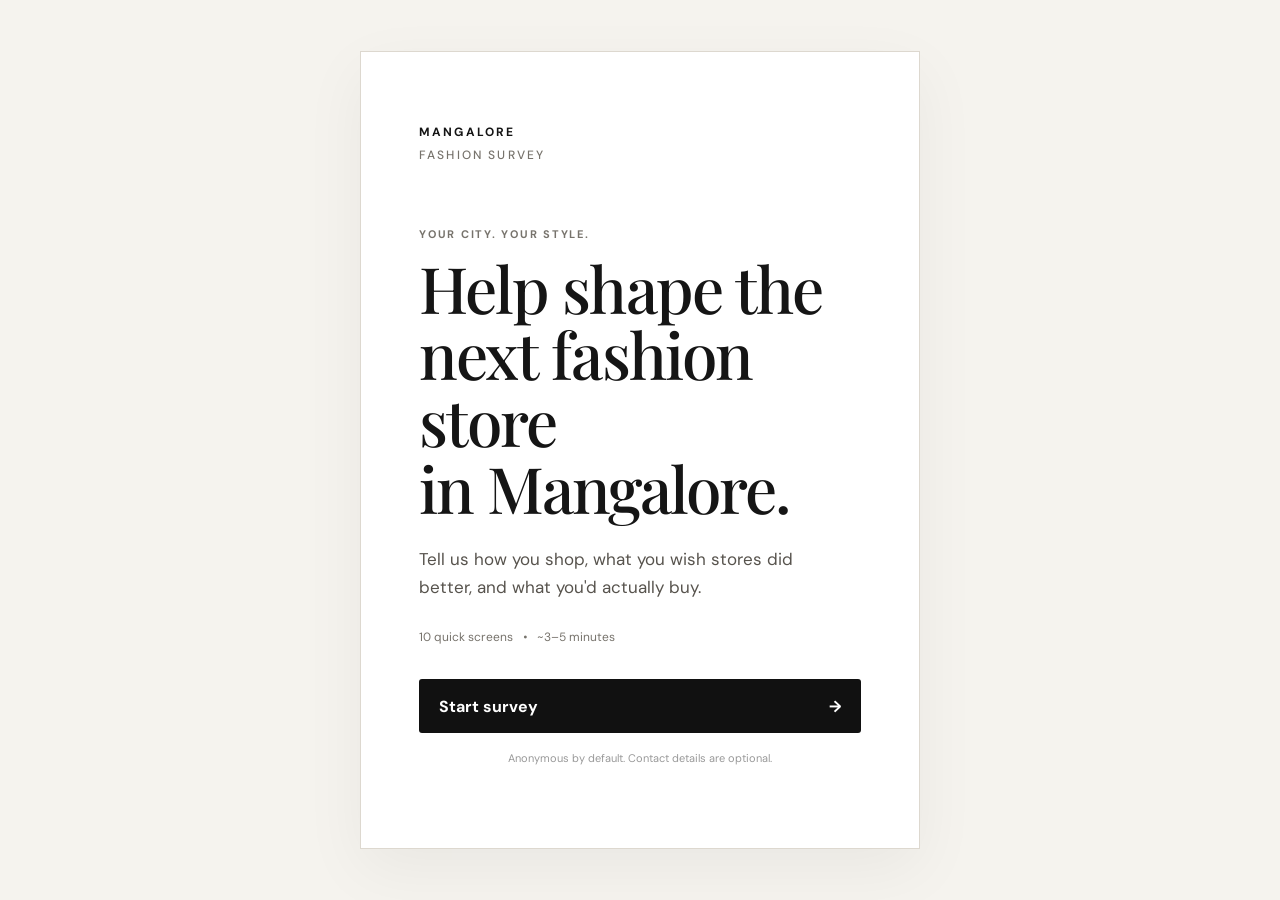
==== index.html @ 24561743 "updated after screen issue" ====
<!DOCTYPE html>
<html lang="en">
<head>
  <meta charset="UTF-8">
  <meta name="viewport" content="width=device-width, initial-scale=1.0">
  <meta name="theme-color" content="#111111">
  <meta name="description" content="Mangalore Fashion Survey">
  <title>Mangalore Fashion Survey</title>
  <link rel="stylesheet" href="styles.css">
</head>
<body>
<main id="app">
  <section id="intro" class="intro screen active" aria-label="Survey introduction">
    <div class="intro-card">
      <div class="brand">MANGALORE <span>FASHION SURVEY</span></div>
      <p class="eyebrow">YOUR CITY. YOUR STYLE.</p>
      <h1>Help shape the<br>next fashion store<br>in Mangalore.</h1>
      <p class="lead">Tell us how you shop, what you wish stores did better, and what you'd actually buy.</p>
      <div class="meta"><span>10 quick screens</span><i>•</i><span>~3–5 minutes</span></div>
      <button id="startBtn" class="primary">Start survey <b>→</b></button>
      <p class="privacy">Anonymous by default. Contact details are optional.</p>
    </div>
  </section>

  <section id="survey" class="survey-only" hidden>
    <header class="topbar">
      <button id="backBtn" class="back" aria-label="Previous screen">←</button>
      <div class="progress-wrap">
        <div class="progress-label"><span id="screenNo">1</span> / 10</div>
        <div class="track"><div id="progress"></div></div>
      </div>
      <div class="mark">MLR</div>
    </header>

    <div id="screens">

      <section class="survey-screen" data-step="1">
        <p class="eyebrow">01 · ABOUT YOU</p><h2>Let's start with you.</h2>
        <p class="sub">Just a few basics about who we're hearing from.</p>
        <div class="q"><label>Which age group are you in?</label><div class="options" data-field="ageGroup">
          <button data-value="under_18">Under 18</button><button data-value="18_24">18–24</button><button data-value="25_34">25–34</button><button data-value="35_44">35–44</button><button data-value="45_54">45–54</button><button data-value="55_plus">55+</button>
        </div></div>
        <div class="q"><label>Which best describes you?</label><div class="options" data-field="occupation">
          <button data-value="student">Student</button><button data-value="working">Working professional</button><button data-value="business">Business / self-employed</button><button data-value="homemaker">Homemaker</button><button data-value="other">Other</button>
        </div></div>
        <div class="q"><label for="area">Which part of Mangalore do you live, study or work in?</label>
          <select id="area" data-field="area"><option value="">Select an area</option><option>Central Mangalore</option><option>Kadri</option><option>Bejai</option><option>Kottara</option><option>Kankanady</option><option>Hampankatta</option><option>Balmatta</option><option>Derebail</option><option>Surathkal</option><option>Thokkottu / Ullal</option><option>Other</option></select>
        </div>
      </section>

      <section class="survey-screen" data-step="2" hidden>
        <p class="eyebrow">02 · HOW YOU SHOP</p><h2>Tell us about your shopping habits.</h2>
        <div class="q"><label>Who do you usually shop for?</label><span class="hint">Select all that apply.</span><div class="options multi" data-field="shopFor">
          <button data-value="myself">Myself</button><button data-value="partner">Partner / spouse</button><button data-value="children">Children</button><button data-value="parents">Parents</button><button data-value="whole_family">Whole family</button><button data-value="other">Others</button>
        </div></div>
        <div class="q"><label>How often do you buy clothes?</label><div class="options" data-field="shoppingFrequency">
          <button data-value="monthly">Monthly or more</button><button data-value="2_3_months">Every 2–3 months</button><button data-value="3_6_months">3–6 times a year</button><button data-value="1_2_year">1–2 times a year</button><button data-value="only_needed">Only when needed</button>
        </div></div>
        <div class="q"><label>Where do you usually shop?</label><span class="hint">Select all that apply.</span><div class="options multi" data-field="currentStores">
          <button data-value="zudio">Zudio</button><button data-value="max">Max</button><button data-value="trends">Trends</button><button data-value="westside">Westside</button><button data-value="hm">H&amp;M</button><button data-value="lifestyle">Lifestyle</button><button data-value="local">Local stores</button><button data-value="boutique">Boutiques</button><button data-value="social">Instagram / social media</button><button data-value="online">Myntra / Ajio / other online</button><button data-value="other">Other</button>
        </div></div>
        <div class="q"><label>How much do you usually spend on a clothing-shopping trip?</label><div class="options" data-field="tripSpend">
          <button data-value="under_500">Under ₹500</button><button data-value="500_999">₹500–999</button><button data-value="1000_1999">₹1,000–1,999</button><button data-value="2000_3999">₹2,000–3,999</button><button data-value="4000_6999">₹4,000–6,999</button><button data-value="7000_plus">₹7,000+</button>
        </div></div>
      </section>

      <section class="survey-screen" data-step="3" hidden>
        <p class="eyebrow">03 · LAST PURCHASE</p><h2>Think about the last time you bought clothes.</h2><p class="sub">We're more interested in what you actually did than what you think you'd do.</p>
        <div class="q"><label>What did you buy?</label><div class="options multi" data-field="lastPurchaseProducts">
          <button data-value="tshirt">T-shirt</button><button data-value="shirt">Shirt</button><button data-value="jeans">Jeans</button><button data-value="trousers">Trousers</button><button data-value="dress">Dress</button><button data-value="top">Top</button><button data-value="kurti">Kurti / ethnic</button><button data-value="saree">Saree</button><button data-value="kidswear">Kidswear</button><button data-value="accessories">Accessories</button><button data-value="other">Other</button>
        </div></div>
        <div class="q"><label>Where did you buy it?</label><div class="options" data-field="lastPurchaseChannel">
          <button data-value="mall_chain">Mall / chain store</button><button data-value="local_store">Local clothing store</button><button data-value="boutique">Boutique</button><button data-value="online">Online</button><button data-value="other">Other</button>
        </div></div>
        <div class="q"><label>Approximately how much did you spend?</label><div class="options" data-field="lastPurchaseSpend">
          <button data-value="under_500">Under ₹500</button><button data-value="500_999">₹500–999</button><button data-value="1000_1499">₹1,000–1,499</button><button data-value="1500_2499">₹1,500–2,499</button><button data-value="2500_plus">₹2,500+</button>
        </div></div>
      </section>

      <section class="survey-screen" data-step="4" hidden>
        <p class="eyebrow">04 · WHAT'S MISSING?</p><h2>What frustrates you most?</h2><p class="sub">Select up to 3.</p>
        <div class="q"><div class="options multi max3" data-field="painPoints">
          <button data-value="high_prices">Prices are too high</button><button data-value="poor_value">Quality doesn't match the price</button><button data-value="same_designs">Same designs everywhere</button><button data-value="not_fresh">Not enough new designs</button><button data-value="poor_fit">Poor fitting</button><button data-value="size_unavailable">My size isn't available</button><button data-value="limited_variety">Not enough variety</button><button data-value="crowded">Stores are too crowded</button><button data-value="service">Staff / service isn't good</button><button data-value="parking">Difficult parking / location</button><button data-value="limited_kids">Limited kids' selection</button><button data-value="not_one_roof">Men's, women's and kids aren't together</button><button data-value="weak_offers">Discounts aren't attractive</button><button data-value="nothing">Nothing — I'm happy with current options</button><button data-value="other">Other</button>
        </div></div>
        <div class="q"><label for="improve">If you could improve ONE thing about clothing shopping in Mangalore, what would it be?</label><textarea id="improve" data-field="improveShopping" placeholder="Tell us in your own words..."></textarea></div>
      </section>

      <section class="survey-screen" data-step="5" hidden>
        <p class="eyebrow">05 · THE NEW STORE TEST</p><h2>Imagine a new fashion store opens in Mangalore.</h2>
        <p class="sub">Men's, women's and kids' fashion, curated collections, regular new arrivals and affordable-to-mid-range pricing.</p>
        <div class="q"><label>What would make you visit it for the first time?</label><span class="hint">Select exactly 3.</span><div class="options multi max3" data-field="firstVisitTriggers">
          <button data-value="better_prices">Better prices</button><button data-value="better_quality">Better quality for the price</button><button data-value="fresh_designs">Fresh designs</button><button data-value="unique_designs">Designs I don't see everywhere</button><button data-value="weekly_new">New arrivals every week</button><button data-value="family_one_roof">Men's + women's + kids under one roof</button>
        </div></div>
        <div class="q"><label>Which ONE matters most to you?</label><div id="topTrigger" class="options" data-field="topVisitTrigger"></div><span class="hint">Choose from the options you selected above.</span></div>
      </section>

      <section class="survey-screen" data-step="6" hidden>
        <p class="eyebrow">06 · WOULD YOU CHOOSE IT?</p><h2>Would you give a new store a chance?</h2>
        <div class="q"><label>How likely would you be to visit a new store like this?</label>
          <div class="ratings" data-field="conceptScore"><button data-value="1"><b>1</b><span>Definitely wouldn't</span></button><button data-value="2"><b>2</b><span>Unlikely</span></button><button data-value="3"><b>3</b><span>Maybe</span></button><button data-value="4"><b>4</b><span>Likely</span></button><button data-value="5"><b>5</b><span>Definitely would</span></button></div>
        </div>
        <div class="q"><label>What would make you choose a new store instead of your usual store?</label><div class="options" data-field="switchReason">
          <button data-value="lower_price">Lower price</button><button data-value="better_quality">Better quality</button><button data-value="better_designs">Better designs</button><button data-value="better_fit">Better fitting</button><button data-value="more_sizes">More sizes</button><button data-value="more_variety">More variety</button><button data-value="frequent_new">New collections frequently</button><button data-value="experience">Better shopping experience</button><button data-value="location">Convenient location</button><button data-value="family">Family shopping</button><button data-value="unique">Something unique</button><button data-value="dont_switch">I generally don't switch stores</button>
        </div></div>
        <div class="q"><label>How far would you travel for a store you really like?</label><div class="options" data-field="travelDistance">
          <button data-value="under_2km">&lt;2 km</button><button data-value="2_5km">2–5 km</button><button data-value="5_10km">5–10 km</button><button data-value="10_plus">10+ km</button>
        </div></div>
      </section>

      <section class="survey-screen" data-step="7" hidden>
        <p class="eyebrow">07 · WHAT WOULD YOU BUY?</p><h2>Now let's talk about actual products.</h2><p class="sub">Select up to 5 products you would be most likely to buy from a new store.</p>
        <div id="products"></div>
      </section>

      <section class="survey-screen" data-step="8" hidden>
        <p class="eyebrow">08 · YOUR STYLE</p><h2>What do you actually prefer?</h2><p class="sub">These questions appear only for the products you selected.</p>
        <div id="styles"></div>
      </section>

      <section class="survey-screen" data-step="9" hidden>
        <p class="eyebrow">09 · PRICE</p><h2>What price feels right?</h2><p class="sub">We'll only ask about the products you selected.</p>
        <div id="prices"></div>
        <div class="q"><label>How important is getting a good deal?</label><div class="ratings" data-field="dealImportance"><button data-value="1"><b>1</b><span>Not important</span></button><button data-value="2"><b>2</b><span></span></button><button data-value="3"><b>3</b><span>Moderate</span></button><button data-value="4"><b>4</b><span></span></button><button data-value="5"><b>5</b><span>Extremely important</span></button></div></div>
      </section>

      <section class="survey-screen" data-step="10" hidden>
        <p class="eyebrow">10 · YOUR IDEAL STORE</p><h2>One last thing.</h2>
        <div class="q"><label>Which would make you more likely to visit?</label><div class="options" data-field="locationPreference"><button data-value="closer">A store very close to me</button><button data-value="better_farther">A better store even if I have to travel</button></div></div>
        <div class="q"><label>What would make you return regularly?</label><span class="hint">Select up to 3.</span><div class="options multi max3" data-field="returnFactors">
          <button data-value="new_arrivals">New arrivals frequently</button><button data-value="good_prices">Good prices</button><button data-value="quality">Consistent quality</button><button data-value="loyalty">Loyalty rewards</button><button data-value="seasonal">Seasonal collections</button><button data-value="service">Good customer service</button><button data-value="sizes">My size is always available</button><button data-value="location">Easy parking / location</button><button data-value="family">Family shopping convenience</button><button data-value="unique">Unique products</button><button data-value="instagram">Instagram updates / new drops</button>
        </div></div>
        <div class="q"><label for="finalMessage">If you could tell a new clothing store ONE thing before it opens in Mangalore, what would you say?</label><textarea id="finalMessage" data-field="finalMessage" placeholder="Your honest advice..."></textarea></div>
        <div class="q optional"><span class="optional-tag">OPTIONAL</span><label for="contact">Want to know when we launch?</label><input id="contact" data-field="contact" placeholder="WhatsApp number or Instagram handle"></div>
      </section>

      <section id="thanks" hidden>
        <div class="thanks-icon">✓</div><p class="eyebrow">THANK YOU</p>
        <h2>You just helped shape<br>what comes next in Mangalore.</h2>
        <p class="sub">Your answers will help us understand what people actually want from their next fashion store.</p>
        <div class="response-id"><span>Your response ID</span><strong id="responseId"></strong></div>
      </section>
    </div>

    <footer id="footer">
      <div id="error" aria-live="polite"></div>
      <button id="nextBtn" class="primary">Continue <b>→</b></button>
    </footer>
  </section>
</main>
<script src="survey.js" defer></script>
</body>
</html>
---- styles.css ----
@import url('https://fonts.googleapis.com/css2?family=DM+Sans:wght@400;500;600;700&family=Playfair+Display:wght@500;600&display=swap');
:root{--bg:#f5f3ee;--ink:#151515;--muted:#77736c;--line:#ddd8cf;--card:#fff;--accent:#111;--soft:#ece8df}
*{box-sizing:border-box}html,body{margin:0;min-height:100%;background:var(--bg);color:var(--ink);font-family:"DM Sans",Arial,sans-serif}button,input,select,textarea{font:inherit}button{cursor:pointer}
body{min-height:100vh}.screen{min-height:100vh}.intro{display:grid;place-items:center;padding:24px}.intro-card{width:min(560px,100%);padding:clamp(28px,7vw,72px) clamp(20px,6vw,58px);background:var(--card);border:1px solid var(--line);box-shadow:0 20px 60px #0000000d}.brand{font-size:12px;letter-spacing:.18em;font-weight:700;margin-bottom:64px}.brand span{display:block;font-weight:500;color:var(--muted);margin-top:7px}.eyebrow{font-size:11px;letter-spacing:.16em;font-weight:700;color:var(--muted);margin:0 0 14px}.intro h1,.thanks h2{font-family:"Playfair Display",Georgia,serif;font-weight:500;font-size:clamp(38px,8vw,64px);line-height:1.04;margin:0 0 24px;letter-spacing:-.03em}.lead{font-size:17px;line-height:1.65;color:#57534d;max-width:430px}.meta{display:flex;gap:10px;color:var(--muted);font-size:12px;margin:28px 0 34px}.primary{border:0;background:var(--accent);color:#fff;padding:16px 20px;min-height:54px;border-radius:3px;width:100%;font-weight:700;display:flex;justify-content:space-between;align-items:center;transition:.2s}.primary:hover{transform:translateY(-1px)}.privacy{font-size:11px;color:#999;margin-top:18px;text-align:center}
#survey{min-height:100vh}.topbar{height:76px;display:flex;align-items:center;gap:18px;padding:0 max(20px,calc((100vw - 900px)/2));border-bottom:1px solid var(--line);position:sticky;top:0;background:#f5f3eef2;backdrop-filter:blur(12px);z-index:5}.back{border:0;background:transparent;font-size:24px;width:32px;color:#555;padding:0}.progress-wrap{flex:1}.progress-label{font-size:10px;letter-spacing:.12em;color:var(--muted);margin-bottom:7px}.track{height:3px;background:#dfdbd3}.track div{height:100%;background:#111;width:10%;transition:width .35s}.mark{font-size:10px;letter-spacing:.14em;font-weight:700;color:#999}
#screens{width:min(760px,100%);margin:0 auto;padding:52px 22px 120px}.survey-screen{animation:in .3s ease}@keyframes in{from{opacity:0;transform:translateY(8px)}to{opacity:1;transform:none}}h2{font-family:"Playfair Display",Georgia,serif;font-size:clamp(34px,7vw,52px);font-weight:500;line-height:1.08;letter-spacing:-.025em;margin:0 0 12px}.sub{color:var(--muted);line-height:1.6;margin:0 0 38px;max-width:620px}.q{margin:0 0 38px}.q>label{display:block;font-size:15px;font-weight:700;line-height:1.45;margin-bottom:12px}.hint{display:block;color:#9a958d;font-size:11px;margin:-7px 0 12px}.options{display:grid;grid-template-columns:repeat(2,minmax(0,1fr));gap:9px}.options button,.ratings button{background:var(--card);border:1px solid var(--line);color:#252525;text-align:left;border-radius:5px;padding:15px 14px;min-height:52px;transition:.15s}.options button:hover,.ratings button:hover{border-color:#999}.options button.selected,.ratings button.selected{background:#111;color:#fff;border-color:#111}.options button:focus-visible,.ratings button:focus-visible,.primary:focus-visible{outline:3px solid #bbb;outline-offset:2px}.options.multi button.selected:before{content:"✓";margin-right:8px}.options.max3 button{position:relative}.select-wrap{position:relative}select,input,textarea{width:100%;border:1px solid var(--line);background:var(--card);border-radius:5px;padding:15px;color:#222;outline:none}select:focus,input:focus,textarea:focus{border-color:#555}textarea{resize:vertical;min-height:120px;line-height:1.5}.ratings{display:grid;grid-template-columns:repeat(5,1fr);gap:7px}.ratings button{text-align:center;padding:13px 7px}.ratings b{display:block;font-size:22px;margin-bottom:6px}.ratings span{display:block;font-size:9px;color:var(--muted);line-height:1.25}.ratings button.selected span{color:#ddd}
.dynamic-card{border-top:1px solid var(--line);padding:24px 0}.dynamic-card:first-child{border-top:0;padding-top:0}.dynamic-title{font-weight:700;font-size:15px;margin-bottom:14px}.chips{display:flex;flex-wrap:wrap;gap:8px}.chips button{border:1px solid var(--line);background:#fff;border-radius:99px;padding:10px 13px;font-size:12px}.chips button.selected{background:#111;color:#fff;border-color:#111}.palette{display:flex;gap:10px;flex-wrap:wrap}.swatch{width:40px;height:40px;border-radius:50%;border:2px solid transparent;box-shadow:inset 0 0 0 1px #0002}.swatch.selected{border-color:#111;outline:2px solid #fff;outline-offset:1px}.price-grid{display:grid;grid-template-columns:repeat(2,1fr);gap:9px}.price-grid button{border:1px solid var(--line);background:#fff;padding:15px;text-align:left;border-radius:5px}.price-grid button.selected{background:#111;color:#fff;border-color:#111}
#footer{position:fixed;bottom:0;left:0;right:0;padding:12px max(20px,calc((100vw - 760px)/2));background:#f5f3eef2;backdrop-filter:blur(12px);border-top:1px solid var(--line);z-index:4}#footer .primary{max-width:760px;margin:auto}.optional{border-top:1px solid var(--line);padding-top:28px}.optional-tag{font-size:9px;letter-spacing:.15em;color:#999;display:block;margin-bottom:9px}#error{max-width:760px;margin:0 auto 6px;color:#9b3030;font-size:11px;min-height:15px;text-align:center}.thanks{text-align:center}.thanks-icon{width:62px;height:62px;border:1px solid #111;border-radius:50%;display:grid;place-items:center;margin:0 auto 30px;font-size:25px}.thanks h2{font-size:clamp(36px,8vw,54px)}.response-id{margin:35px auto 0;border:1px solid var(--line);background:#fff;padding:16px;max-width:320px}.response-id span{display:block;font-size:10px;letter-spacing:.12em;color:#999;margin-bottom:7px}.response-id strong{font-size:14px;letter-spacing:.08em}
@media(max-width:560px){.intro-card{box-shadow:none}.brand{margin-bottom:45px}.options{grid-template-columns:1fr}.ratings{gap:4px}.ratings button{padding:11px 3px}.ratings span{font-size:8px}.topbar{height:68px}#screens{padding-top:40px}.q{margin-bottom:31px}}
@media(min-width:561px){.options button{min-height:58px}}
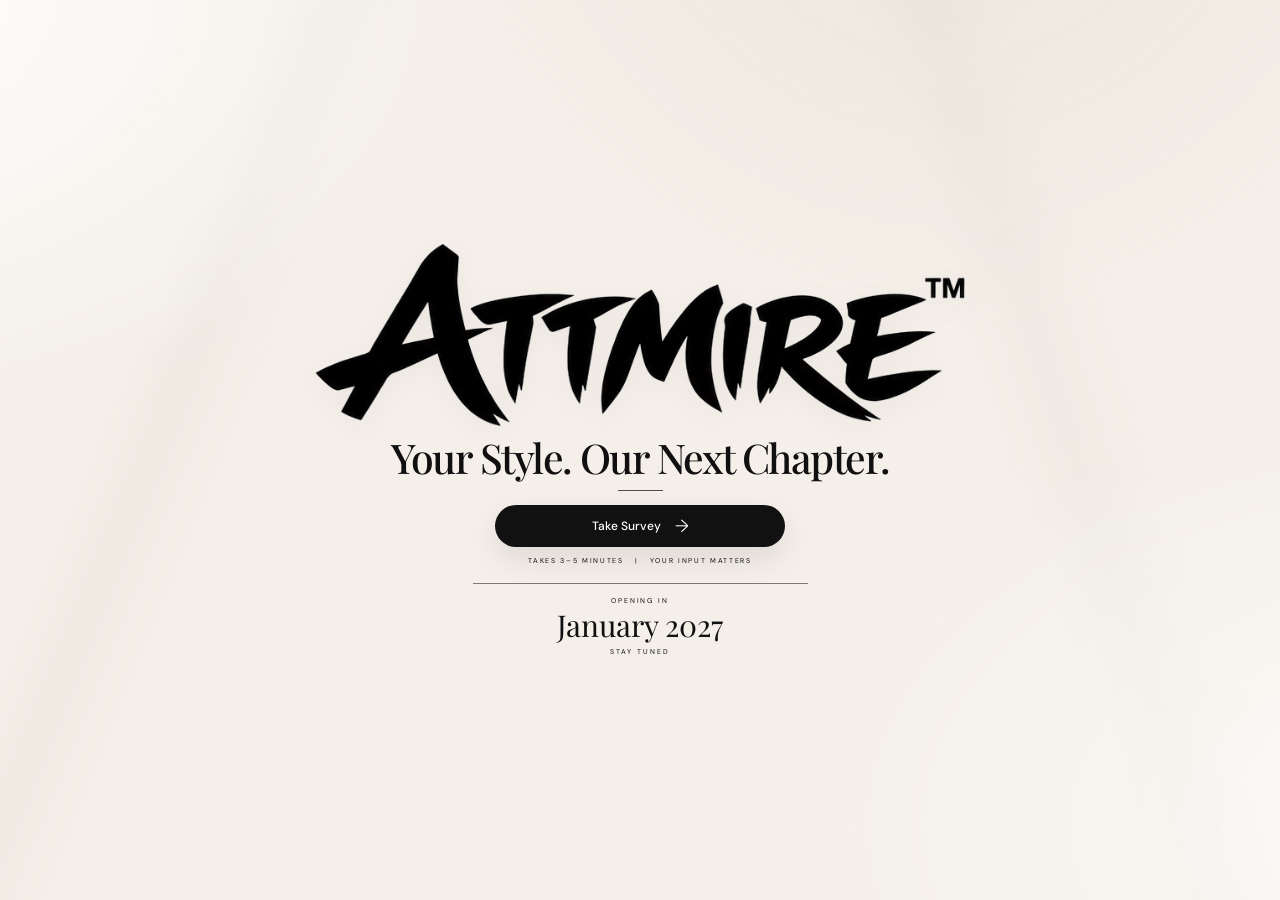
==== commit a42e300d: "landing page" ====
--- a/index.html
+++ b/index.html
@@ -1,152 +1,149 @@
-<!DOCTYPE html>
+<!doctype html>
 <html lang="en">
 <head>
-  <meta charset="UTF-8">
-  <meta name="viewport" content="width=device-width, initial-scale=1.0">
-  <meta name="theme-color" content="#111111">
-  <meta name="description" content="Mangalore Fashion Survey">
-  <title>Mangalore Fashion Survey</title>
-  <link rel="stylesheet" href="styles.css">
+<meta charset="utf-8">
+<meta name="viewport" content="width=device-width, initial-scale=1, viewport-fit=cover">
+<meta name="theme-color" content="#f4efe8">
+<title>ATT MIRE — Your Style. Our Next Chapter.</title>
+<style>
+@import url('https://fonts.googleapis.com/css2?family=DM+Sans:wght@400;500&family=Playfair+Display:wght@500;600&display=swap');
+
+:root{--cream:#f4efe8;--ink:#101010}
+*{box-sizing:border-box}
+html,body{margin:0;width:100%;height:100%;overflow:hidden}
+body{background:var(--cream);color:var(--ink);font-family:"DM Sans",Arial,sans-serif}
+
+.page{
+  width:100vw;height:100svh;min-height:500px;position:relative;overflow:hidden;
+  display:grid;place-items:center;isolation:isolate;
+}
+.page:before{
+  content:"";position:absolute;inset:-30%;z-index:-2;
+  background:
+    radial-gradient(ellipse at 8% 18%,rgba(255,255,255,.78) 0 7%,transparent 27%),
+    radial-gradient(ellipse at 94% 76%,rgba(255,255,255,.60) 0 8%,transparent 29%),
+    radial-gradient(ellipse at 65% 4%,rgba(210,199,184,.18) 0 7%,transparent 27%),
+    linear-gradient(112deg,transparent 30%,rgba(100,88,73,.04) 31%,transparent 34%),
+    linear-gradient(72deg,transparent 65%,rgba(100,88,73,.03) 67%,transparent 70%);
+  filter:blur(18px);
+}
+
+.content{
+  width:min(900px,92vw);height:100%;
+  padding:clamp(14px,2.4vh,28px) 14px;
+  display:flex;flex-direction:column;align-items:center;justify-content:center;
+  text-align:center;
+}
+
+/* The cropped asset + larger width makes ATT MIRE the dominant visual. */
+.brand-logo{
+  display:block;
+  width:min(650px,78vw);
+  height:auto;
+  max-height:27vh;
+  object-fit:contain;
+  margin-bottom:clamp(9px,1.2vh,15px);
+  opacity:0;
+  transform:translateY(12px) scale(.97);
+  animation:logoIn .85s cubic-bezier(.2,.75,.2,1) .05s forwards;
+  filter:drop-shadow(0 7px 13px rgba(0,0,0,.035));
+}
+
+h1{
+  margin:0;
+  max-width:650px;
+  font-family:"Playfair Display",Georgia,serif;
+  font-size:clamp(27px,3.2vw,42px);
+  line-height:.98;font-weight:500;letter-spacing:-.038em;
+  opacity:0;transform:translateY(10px);
+  animation:fadeUp .7s ease .3s forwards;
+}
+
+.divider{
+  width:45px;height:1px;background:var(--ink);
+  margin:clamp(11px,1.5vh,16px) 0;
+  opacity:0;transform:scaleX(0);
+  animation:lineIn .5s ease .62s forwards;
+}
+.cta{
+  min-width:min(290px,62vw);height:42px;padding:0 20px;border-radius:999px;
+  background:#111;color:#fff;text-decoration:none;
+  display:inline-flex;align-items:center;justify-content:center;gap:14px;
+  font-size:12px;font-weight:500;
+  box-shadow:0 12px 30px rgba(0,0,0,.09);
+  opacity:0;transform:translateY(9px);
+  animation:fadeUp .7s ease .7s forwards;
+  transition:transform .2s ease,box-shadow .2s ease;
+}
+.cta:hover{transform:translateY(-2px);box-shadow:0 16px 34px rgba(0,0,0,.14)}
+.cta:focus-visible{outline:2px solid #111;outline-offset:5px}
+.arrow{font-size:18px;font-weight:300;line-height:1;transition:transform .2s ease}
+.cta:hover .arrow{transform:translateX(5px)}
+
+.meta{
+  margin-top:9px;font-size:7px;line-height:1.3;letter-spacing:.24em;
+  text-transform:uppercase;white-space:nowrap;opacity:0;
+  animation:fadeUp .65s ease .85s forwards;
+}
+.opening{
+  width:min(335px,65vw);margin-top:clamp(13px,2vh,20px);
+  padding-top:12px;border-top:1px solid rgba(16,16,16,.52);
+  opacity:0;transform:translateY(7px);
+  animation:fadeUp .7s ease .94s forwards;
+}
+.opening-label{font-size:7px;letter-spacing:.28em;text-transform:uppercase;margin-bottom:5px}
+.date{font-family:"Playfair Display",Georgia,serif;font-size:clamp(23px,2.5vw,30px);line-height:1}
+.stay{margin-top:7px;font-size:7px;letter-spacing:.30em;text-transform:uppercase}
+
+@keyframes logoIn{to{opacity:1;transform:translateY(0) scale(1)}}
+@keyframes fadeUp{to{opacity:1;transform:translateY(0)}}
+@keyframes lineIn{to{opacity:.72;transform:scaleX(1)}}
+
+@media(max-width:650px){
+  .content{padding:12px 10px}
+  .brand-logo{width:78vw;max-height:23vh;margin-bottom:9px}
+  h1{font-size:clamp(25px,6.1vw,34px);max-width:310px}
+  .divider{margin:11px 0 12px}
+  .cta{height:39px;min-width:68vw;font-size:12px}
+  .meta{font-size:8px;letter-spacing:.16em}
+  .opening{margin-top:15px;padding-top:10px}
+  .date{font-size:22px}
+  .stay{font-size:7px;letter-spacing:.25em}
+}
+@media(max-height:650px){
+  .content{padding:8px}
+  .brand-logo{max-height:22vh;margin-bottom:5px}
+  h1{font-size:clamp(24px,3.4vw,32px)}
+  .divider{margin:6px 0 8px}
+  .cta{height:34px}
+  .meta{margin-top:5px}
+  .opening{margin-top:8px;padding-top:6px}
+  .opening-label{margin-bottom:3px}
+  .date{font-size:20px}
+  .stay{margin-top:4px}
+}
+@media(prefers-reduced-motion:reduce){
+  *,*:before,*:after{animation:none!important;transition:none!important}
+  .brand-logo,h1,.divider,.cta,.meta,.opening{opacity:1!important;transform:none!important}
+}
+</style>
 </head>
 <body>
-<main id="app">
-  <section id="intro" class="intro screen active" aria-label="Survey introduction">
-    <div class="intro-card">
-      <div class="brand">MANGALORE <span>FASHION SURVEY</span></div>
-      <p class="eyebrow">YOUR CITY. YOUR STYLE.</p>
-      <h1>Help shape the<br>next fashion store<br>in Mangalore.</h1>
-      <p class="lead">Tell us how you shop, what you wish stores did better, and what you'd actually buy.</p>
-      <div class="meta"><span>10 quick screens</span><i>•</i><span>~3–5 minutes</span></div>
-      <button id="startBtn" class="primary">Start survey <b>→</b></button>
-      <p class="privacy">Anonymous by default. Contact details are optional.</p>
-    </div>
-  </section>
-
-  <section id="survey" class="survey-only" hidden>
-    <header class="topbar">
-      <button id="backBtn" class="back" aria-label="Previous screen">←</button>
-      <div class="progress-wrap">
-        <div class="progress-label"><span id="screenNo">1</span> / 10</div>
-        <div class="track"><div id="progress"></div></div>
-      </div>
-      <div class="mark">MLR</div>
-    </header>
-
-    <div id="screens">
-
-      <section class="survey-screen" data-step="1">
-        <p class="eyebrow">01 · ABOUT YOU</p><h2>Let's start with you.</h2>
-        <p class="sub">Just a few basics about who we're hearing from.</p>
-        <div class="q"><label>Which age group are you in?</label><div class="options" data-field="ageGroup">
-          <button data-value="under_18">Under 18</button><button data-value="18_24">18–24</button><button data-value="25_34">25–34</button><button data-value="35_44">35–44</button><button data-value="45_54">45–54</button><button data-value="55_plus">55+</button>
-        </div></div>
-        <div class="q"><label>Which best describes you?</label><div class="options" data-field="occupation">
-          <button data-value="student">Student</button><button data-value="working">Working professional</button><button data-value="business">Business / self-employed</button><button data-value="homemaker">Homemaker</button><button data-value="other">Other</button>
-        </div></div>
-        <div class="q"><label for="area">Which part of Mangalore do you live, study or work in?</label>
-          <select id="area" data-field="area"><option value="">Select an area</option><option>Central Mangalore</option><option>Kadri</option><option>Bejai</option><option>Kottara</option><option>Kankanady</option><option>Hampankatta</option><option>Balmatta</option><option>Derebail</option><option>Surathkal</option><option>Thokkottu / Ullal</option><option>Other</option></select>
-        </div>
-      </section>
-
-      <section class="survey-screen" data-step="2" hidden>
-        <p class="eyebrow">02 · HOW YOU SHOP</p><h2>Tell us about your shopping habits.</h2>
-        <div class="q"><label>Who do you usually shop for?</label><span class="hint">Select all that apply.</span><div class="options multi" data-field="shopFor">
-          <button data-value="myself">Myself</button><button data-value="partner">Partner / spouse</button><button data-value="children">Children</button><button data-value="parents">Parents</button><button data-value="whole_family">Whole family</button><button data-value="other">Others</button>
-        </div></div>
-        <div class="q"><label>How often do you buy clothes?</label><div class="options" data-field="shoppingFrequency">
-          <button data-value="monthly">Monthly or more</button><button data-value="2_3_months">Every 2–3 months</button><button data-value="3_6_months">3–6 times a year</button><button data-value="1_2_year">1–2 times a year</button><button data-value="only_needed">Only when needed</button>
-        </div></div>
-        <div class="q"><label>Where do you usually shop?</label><span class="hint">Select all that apply.</span><div class="options multi" data-field="currentStores">
-          <button data-value="zudio">Zudio</button><button data-value="max">Max</button><button data-value="trends">Trends</button><button data-value="westside">Westside</button><button data-value="hm">H&amp;M</button><button data-value="lifestyle">Lifestyle</button><button data-value="local">Local stores</button><button data-value="boutique">Boutiques</button><button data-value="social">Instagram / social media</button><button data-value="online">Myntra / Ajio / other online</button><button data-value="other">Other</button>
-        </div></div>
-        <div class="q"><label>How much do you usually spend on a clothing-shopping trip?</label><div class="options" data-field="tripSpend">
-          <button data-value="under_500">Under ₹500</button><button data-value="500_999">₹500–999</button><button data-value="1000_1999">₹1,000–1,999</button><button data-value="2000_3999">₹2,000–3,999</button><button data-value="4000_6999">₹4,000–6,999</button><button data-value="7000_plus">₹7,000+</button>
-        </div></div>
-      </section>
-
-      <section class="survey-screen" data-step="3" hidden>
-        <p class="eyebrow">03 · LAST PURCHASE</p><h2>Think about the last time you bought clothes.</h2><p class="sub">We're more interested in what you actually did than what you think you'd do.</p>
-        <div class="q"><label>What did you buy?</label><div class="options multi" data-field="lastPurchaseProducts">
-          <button data-value="tshirt">T-shirt</button><button data-value="shirt">Shirt</button><button data-value="jeans">Jeans</button><button data-value="trousers">Trousers</button><button data-value="dress">Dress</button><button data-value="top">Top</button><button data-value="kurti">Kurti / ethnic</button><button data-value="saree">Saree</button><button data-value="kidswear">Kidswear</button><button data-value="accessories">Accessories</button><button data-value="other">Other</button>
-        </div></div>
-        <div class="q"><label>Where did you buy it?</label><div class="options" data-field="lastPurchaseChannel">
-          <button data-value="mall_chain">Mall / chain store</button><button data-value="local_store">Local clothing store</button><button data-value="boutique">Boutique</button><button data-value="online">Online</button><button data-value="other">Other</button>
-        </div></div>
-        <div class="q"><label>Approximately how much did you spend?</label><div class="options" data-field="lastPurchaseSpend">
-          <button data-value="under_500">Under ₹500</button><button data-value="500_999">₹500–999</button><button data-value="1000_1499">₹1,000–1,499</button><button data-value="1500_2499">₹1,500–2,499</button><button data-value="2500_plus">₹2,500+</button>
-        </div></div>
-      </section>
-
-      <section class="survey-screen" data-step="4" hidden>
-        <p class="eyebrow">04 · WHAT'S MISSING?</p><h2>What frustrates you most?</h2><p class="sub">Select up to 3.</p>
-        <div class="q"><div class="options multi max3" data-field="painPoints">
-          <button data-value="high_prices">Prices are too high</button><button data-value="poor_value">Quality doesn't match the price</button><button data-value="same_designs">Same designs everywhere</button><button data-value="not_fresh">Not enough new designs</button><button data-value="poor_fit">Poor fitting</button><button data-value="size_unavailable">My size isn't available</button><button data-value="limited_variety">Not enough variety</button><button data-value="crowded">Stores are too crowded</button><button data-value="service">Staff / service isn't good</button><button data-value="parking">Difficult parking / location</button><button data-value="limited_kids">Limited kids' selection</button><button data-value="not_one_roof">Men's, women's and kids aren't together</button><button data-value="weak_offers">Discounts aren't attractive</button><button data-value="nothing">Nothing — I'm happy with current options</button><button data-value="other">Other</button>
-        </div></div>
-        <div class="q"><label for="improve">If you could improve ONE thing about clothing shopping in Mangalore, what would it be?</label><textarea id="improve" data-field="improveShopping" placeholder="Tell us in your own words..."></textarea></div>
-      </section>
-
-      <section class="survey-screen" data-step="5" hidden>
-        <p class="eyebrow">05 · THE NEW STORE TEST</p><h2>Imagine a new fashion store opens in Mangalore.</h2>
-        <p class="sub">Men's, women's and kids' fashion, curated collections, regular new arrivals and affordable-to-mid-range pricing.</p>
-        <div class="q"><label>What would make you visit it for the first time?</label><span class="hint">Select exactly 3.</span><div class="options multi max3" data-field="firstVisitTriggers">
-          <button data-value="better_prices">Better prices</button><button data-value="better_quality">Better quality for the price</button><button data-value="fresh_designs">Fresh designs</button><button data-value="unique_designs">Designs I don't see everywhere</button><button data-value="weekly_new">New arrivals every week</button><button data-value="family_one_roof">Men's + women's + kids under one roof</button>
-        </div></div>
-        <div class="q"><label>Which ONE matters most to you?</label><div id="topTrigger" class="options" data-field="topVisitTrigger"></div><span class="hint">Choose from the options you selected above.</span></div>
-      </section>
-
-      <section class="survey-screen" data-step="6" hidden>
-        <p class="eyebrow">06 · WOULD YOU CHOOSE IT?</p><h2>Would you give a new store a chance?</h2>
-        <div class="q"><label>How likely would you be to visit a new store like this?</label>
-          <div class="ratings" data-field="conceptScore"><button data-value="1"><b>1</b><span>Definitely wouldn't</span></button><button data-value="2"><b>2</b><span>Unlikely</span></button><button data-value="3"><b>3</b><span>Maybe</span></button><button data-value="4"><b>4</b><span>Likely</span></button><button data-value="5"><b>5</b><span>Definitely would</span></button></div>
-        </div>
-        <div class="q"><label>What would make you choose a new store instead of your usual store?</label><div class="options" data-field="switchReason">
-          <button data-value="lower_price">Lower price</button><button data-value="better_quality">Better quality</button><button data-value="better_designs">Better designs</button><button data-value="better_fit">Better fitting</button><button data-value="more_sizes">More sizes</button><button data-value="more_variety">More variety</button><button data-value="frequent_new">New collections frequently</button><button data-value="experience">Better shopping experience</button><button data-value="location">Convenient location</button><button data-value="family">Family shopping</button><button data-value="unique">Something unique</button><button data-value="dont_switch">I generally don't switch stores</button>
-        </div></div>
-        <div class="q"><label>How far would you travel for a store you really like?</label><div class="options" data-field="travelDistance">
-          <button data-value="under_2km">&lt;2 km</button><button data-value="2_5km">2–5 km</button><button data-value="5_10km">5–10 km</button><button data-value="10_plus">10+ km</button>
-        </div></div>
-      </section>
-
-      <section class="survey-screen" data-step="7" hidden>
-        <p class="eyebrow">07 · WHAT WOULD YOU BUY?</p><h2>Now let's talk about actual products.</h2><p class="sub">Select up to 5 products you would be most likely to buy from a new store.</p>
-        <div id="products"></div>
-      </section>
-
-      <section class="survey-screen" data-step="8" hidden>
-        <p class="eyebrow">08 · YOUR STYLE</p><h2>What do you actually prefer?</h2><p class="sub">These questions appear only for the products you selected.</p>
-        <div id="styles"></div>
-      </section>
-
-      <section class="survey-screen" data-step="9" hidden>
-        <p class="eyebrow">09 · PRICE</p><h2>What price feels right?</h2><p class="sub">We'll only ask about the products you selected.</p>
-        <div id="prices"></div>
-        <div class="q"><label>How important is getting a good deal?</label><div class="ratings" data-field="dealImportance"><button data-value="1"><b>1</b><span>Not important</span></button><button data-value="2"><b>2</b><span></span></button><button data-value="3"><b>3</b><span>Moderate</span></button><button data-value="4"><b>4</b><span></span></button><button data-value="5"><b>5</b><span>Extremely important</span></button></div></div>
-      </section>
-
-      <section class="survey-screen" data-step="10" hidden>
-        <p class="eyebrow">10 · YOUR IDEAL STORE</p><h2>One last thing.</h2>
-        <div class="q"><label>Which would make you more likely to visit?</label><div class="options" data-field="locationPreference"><button data-value="closer">A store very close to me</button><button data-value="better_farther">A better store even if I have to travel</button></div></div>
-        <div class="q"><label>What would make you return regularly?</label><span class="hint">Select up to 3.</span><div class="options multi max3" data-field="returnFactors">
-          <button data-value="new_arrivals">New arrivals frequently</button><button data-value="good_prices">Good prices</button><button data-value="quality">Consistent quality</button><button data-value="loyalty">Loyalty rewards</button><button data-value="seasonal">Seasonal collections</button><button data-value="service">Good customer service</button><button data-value="sizes">My size is always available</button><button data-value="location">Easy parking / location</button><button data-value="family">Family shopping convenience</button><button data-value="unique">Unique products</button><button data-value="instagram">Instagram updates / new drops</button>
-        </div></div>
-        <div class="q"><label for="finalMessage">If you could tell a new clothing store ONE thing before it opens in Mangalore, what would you say?</label><textarea id="finalMessage" data-field="finalMessage" placeholder="Your honest advice..."></textarea></div>
-        <div class="q optional"><span class="optional-tag">OPTIONAL</span><label for="contact">Want to know when we launch?</label><input id="contact" data-field="contact" placeholder="WhatsApp number or Instagram handle"></div>
-      </section>
-
-      <section id="thanks" hidden>
-        <div class="thanks-icon">✓</div><p class="eyebrow">THANK YOU</p>
-        <h2>You just helped shape<br>what comes next in Mangalore.</h2>
-        <p class="sub">Your answers will help us understand what people actually want from their next fashion store.</p>
-        <div class="response-id"><span>Your response ID</span><strong id="responseId"></strong></div>
-      </section>
-    </div>
-
-    <footer id="footer">
-      <div id="error" aria-live="polite"></div>
-      <button id="nextBtn" class="primary">Continue <b>→</b></button>
-    </footer>
-  </section>
-</main>
-<script src="survey.js" defer></script>
+<div class="page">
+  <main class="content">
+    <img class="brand-logo" src="logo-transparent.png" alt="ATT MIRE™">
+    <h1>Your Style. Our Next Chapter.</h1>
+    <div class="divider"></div>
+    <a class="cta" href="survey.html" aria-label="Take Survey">
+      <span>Take Survey</span><span class="arrow">→</span>
+    </a>
+    <div class="meta">Takes 3–5 minutes&nbsp;&nbsp; | &nbsp;&nbsp;Your input matters</div>
+    <section class="opening">
+      <div class="opening-label">Opening in</div>
+      <div class="date">January 2027</div>
+      <div class="stay">Stay Tuned</div>
+    </section>
+  </main>
+</div>
 </body>
 </html>
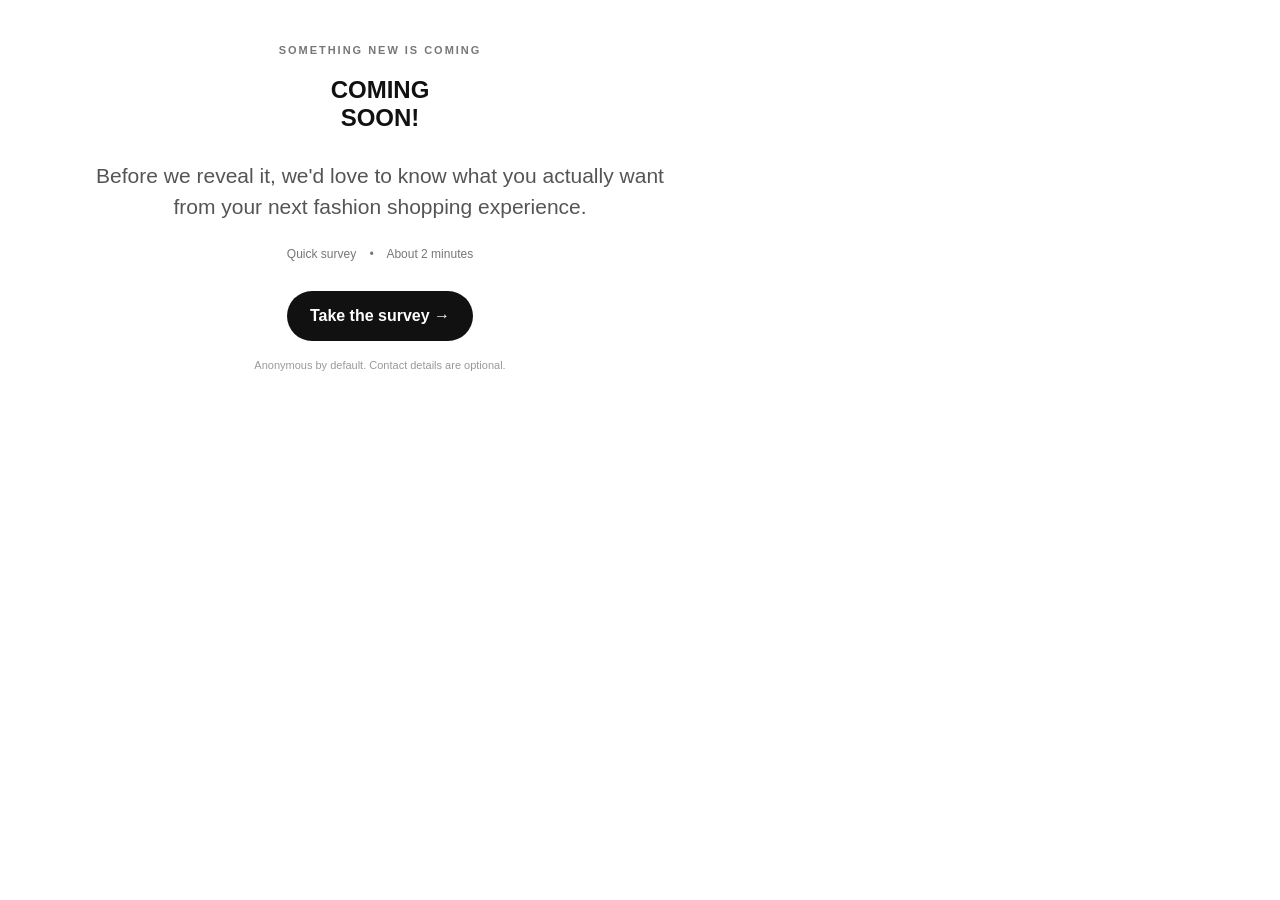
==== commit 43f0c6bb: "ading generic survey" ====
--- a/index.html
+++ b/index.html
@@ -1,149 +1,18 @@
-<!doctype html>
-<html lang="en">
-<head>
-<meta charset="utf-8">
-<meta name="viewport" content="width=device-width, initial-scale=1, viewport-fit=cover">
-<meta name="theme-color" content="#f4efe8">
-<title>ATT MIRE — Your Style. Our Next Chapter.</title>
-<style>
-@import url('https://fonts.googleapis.com/css2?family=DM+Sans:wght@400;500&family=Playfair+Display:wght@500;600&display=swap');
-
-:root{--cream:#f4efe8;--ink:#101010}
-*{box-sizing:border-box}
-html,body{margin:0;width:100%;height:100%;overflow:hidden}
-body{background:var(--cream);color:var(--ink);font-family:"DM Sans",Arial,sans-serif}
-
-.page{
-  width:100vw;height:100svh;min-height:500px;position:relative;overflow:hidden;
-  display:grid;place-items:center;isolation:isolate;
-}
-.page:before{
-  content:"";position:absolute;inset:-30%;z-index:-2;
-  background:
-    radial-gradient(ellipse at 8% 18%,rgba(255,255,255,.78) 0 7%,transparent 27%),
-    radial-gradient(ellipse at 94% 76%,rgba(255,255,255,.60) 0 8%,transparent 29%),
-    radial-gradient(ellipse at 65% 4%,rgba(210,199,184,.18) 0 7%,transparent 27%),
-    linear-gradient(112deg,transparent 30%,rgba(100,88,73,.04) 31%,transparent 34%),
-    linear-gradient(72deg,transparent 65%,rgba(100,88,73,.03) 67%,transparent 70%);
-  filter:blur(18px);
-}
-
-.content{
-  width:min(900px,92vw);height:100%;
-  padding:clamp(14px,2.4vh,28px) 14px;
-  display:flex;flex-direction:column;align-items:center;justify-content:center;
-  text-align:center;
-}
-
-/* The cropped asset + larger width makes ATT MIRE the dominant visual. */
-.brand-logo{
-  display:block;
-  width:min(650px,78vw);
-  height:auto;
-  max-height:27vh;
-  object-fit:contain;
-  margin-bottom:clamp(9px,1.2vh,15px);
-  opacity:0;
-  transform:translateY(12px) scale(.97);
-  animation:logoIn .85s cubic-bezier(.2,.75,.2,1) .05s forwards;
-  filter:drop-shadow(0 7px 13px rgba(0,0,0,.035));
-}
-
-h1{
-  margin:0;
-  max-width:650px;
-  font-family:"Playfair Display",Georgia,serif;
-  font-size:clamp(27px,3.2vw,42px);
-  line-height:.98;font-weight:500;letter-spacing:-.038em;
-  opacity:0;transform:translateY(10px);
-  animation:fadeUp .7s ease .3s forwards;
-}
-
-.divider{
-  width:45px;height:1px;background:var(--ink);
-  margin:clamp(11px,1.5vh,16px) 0;
-  opacity:0;transform:scaleX(0);
-  animation:lineIn .5s ease .62s forwards;
-}
-.cta{
-  min-width:min(290px,62vw);height:42px;padding:0 20px;border-radius:999px;
-  background:#111;color:#fff;text-decoration:none;
-  display:inline-flex;align-items:center;justify-content:center;gap:14px;
-  font-size:12px;font-weight:500;
-  box-shadow:0 12px 30px rgba(0,0,0,.09);
-  opacity:0;transform:translateY(9px);
-  animation:fadeUp .7s ease .7s forwards;
-  transition:transform .2s ease,box-shadow .2s ease;
-}
-.cta:hover{transform:translateY(-2px);box-shadow:0 16px 34px rgba(0,0,0,.14)}
-.cta:focus-visible{outline:2px solid #111;outline-offset:5px}
-.arrow{font-size:18px;font-weight:300;line-height:1;transition:transform .2s ease}
-.cta:hover .arrow{transform:translateX(5px)}
-
-.meta{
-  margin-top:9px;font-size:7px;line-height:1.3;letter-spacing:.24em;
-  text-transform:uppercase;white-space:nowrap;opacity:0;
-  animation:fadeUp .65s ease .85s forwards;
-}
-.opening{
-  width:min(335px,65vw);margin-top:clamp(13px,2vh,20px);
-  padding-top:12px;border-top:1px solid rgba(16,16,16,.52);
-  opacity:0;transform:translateY(7px);
-  animation:fadeUp .7s ease .94s forwards;
-}
-.opening-label{font-size:7px;letter-spacing:.28em;text-transform:uppercase;margin-bottom:5px}
-.date{font-family:"Playfair Display",Georgia,serif;font-size:clamp(23px,2.5vw,30px);line-height:1}
-.stay{margin-top:7px;font-size:7px;letter-spacing:.30em;text-transform:uppercase}
-
-@keyframes logoIn{to{opacity:1;transform:translateY(0) scale(1)}}
-@keyframes fadeUp{to{opacity:1;transform:translateY(0)}}
-@keyframes lineIn{to{opacity:.72;transform:scaleX(1)}}
-
-@media(max-width:650px){
-  .content{padding:12px 10px}
-  .brand-logo{width:78vw;max-height:23vh;margin-bottom:9px}
-  h1{font-size:clamp(25px,6.1vw,34px);max-width:310px}
-  .divider{margin:11px 0 12px}
-  .cta{height:39px;min-width:68vw;font-size:12px}
-  .meta{font-size:8px;letter-spacing:.16em}
-  .opening{margin-top:15px;padding-top:10px}
-  .date{font-size:22px}
-  .stay{font-size:7px;letter-spacing:.25em}
-}
-@media(max-height:650px){
-  .content{padding:8px}
-  .brand-logo{max-height:22vh;margin-bottom:5px}
-  h1{font-size:clamp(24px,3.4vw,32px)}
-  .divider{margin:6px 0 8px}
-  .cta{height:34px}
-  .meta{margin-top:5px}
-  .opening{margin-top:8px;padding-top:6px}
-  .opening-label{margin-bottom:3px}
-  .date{font-size:20px}
-  .stay{margin-top:4px}
-}
-@media(prefers-reduced-motion:reduce){
-  *,*:before,*:after{animation:none!important;transition:none!important}
-  .brand-logo,h1,.divider,.cta,.meta,.opening{opacity:1!important;transform:none!important}
-}
-</style>
-</head>
-<body>
-<div class="page">
-  <main class="content">
-    <img class="brand-logo" src="logo-transparent.png" alt="ATT MIRE™">
-    <h1>Your Style. Our Next Chapter.</h1>
-    <div class="divider"></div>
-    <a class="cta" href="survey.html" aria-label="Take Survey">
-      <span>Take Survey</span><span class="arrow">→</span>
-    </a>
-    <div class="meta">Takes 3–5 minutes&nbsp;&nbsp; | &nbsp;&nbsp;Your input matters</div>
-    <section class="opening">
-      <div class="opening-label">Opening in</div>
-      <div class="date">January 2027</div>
-      <div class="stay">Stay Tuned</div>
-    </section>
-  </main>
-</div>
-</body>
-</html>+<!doctype html><html lang="en"><head><meta charset="utf-8"><meta name="viewport" content="width=device-width,initial-scale=1"><meta name="theme-color" content="#fff"><title>HUGE COMING SOON! — Fashion Survey</title><link rel="stylesheet" href="styles.css"></head><body><main id="app">
+<section id="intro"><div class="intro-card"><p class="eyebrow">SOMETHING NEW IS COMING</p><h1>COMING<br>SOON!</h1><p class="lead">Before we reveal it, we'd love to know what you actually want from your next fashion shopping experience.</p><div class="meta">Quick survey <i>•</i> About 2 minutes</div><button id="startBtn" class="primary">Take the survey <b>→</b></button><p class="privacy">Anonymous by default. Contact details are optional.</p></div></section>
+<section id="survey" hidden><header class="topbar"><button id="backBtn" class="back">←</button><div class="progress-wrap"><div><span id="screenNo">1</span> / <span id="screenTotal">5</span></div><div class="track"><div id="progress"></div></div></div><div class="mark">SURVEY</div></header><div id="screens">
+<section class="survey-screen" data-step="1"><p class="eyebrow">01 · ABOUT YOU</p><h2>A little about you.</h2><p class="sub">Just the basics — this helps us understand who we're hearing from.</p>
+<div class="q"><label>Which age group are you in?</label><div class="options" data-field="ageGroup"><button data-value="under_18">Under 18</button><button data-value="18_24">18–24</button><button data-value="25_34">25–34</button><button data-value="35_44">35–44</button><button data-value="45_54">45–54</button><button data-value="55_plus">55+</button></div></div>
+<div class="q"><label>Which best describes you?</label><div class="options" data-field="occupation"><button data-value="student">Student</button><button data-value="working">Working professional</button><button data-value="business">Business / self-employed</button><button data-value="homemaker">Homemaker</button><button data-value="other">Other</button></div></div>
+<div class="q"><label>Where do you usually shop for fashion?</label><div class="options" data-field="shoppingCity"><button data-value="mangalore">Mangalore / Mangaluru</button><button data-value="bangalore">Bangalore / Bengaluru</button><button data-value="both">Both</button><button data-value="other">Another city</button></div></div>
+<div class="q"><label>Who do you usually shop for?</label><span class="hint">Select all that apply.</span><div class="options multi" data-field="shopFor"><button data-value="myself">Myself</button><button data-value="partner">Partner / spouse</button><button data-value="children">Children</button><button data-value="parents">Parents</button><button data-value="whole_family">Whole family</button><button data-value="other">Others</button></div></div></section>
+<section class="survey-screen" data-step="2" hidden><p class="eyebrow">02 · HOW YOU SHOP</p><h2>How do you usually shop?</h2>
+<div class="q"><label>How often do you buy clothes?</label><div class="options" data-field="shoppingFrequency"><button data-value="monthly">Monthly or more</button><button data-value="2_3_months">Every 2–3 months</button><button data-value="3_6_year">3–6 times a year</button><button data-value="1_2_year">1–2 times a year</button><button data-value="only_needed">Only when needed</button></div></div>
+<div class="q"><label>Where do you usually shop?</label><span class="hint">Select all that apply.</span><div class="options multi" data-field="currentStores"><button data-value="zudio">Zudio</button><button data-value="max">Max</button><button data-value="trends">Trends</button><button data-value="westside">Westside</button><button data-value="hm">H&amp;M</button><button data-value="lifestyle">Lifestyle</button><button data-value="local">Local stores</button><button data-value="boutique">Boutiques</button><button data-value="social">Instagram / social media</button><button data-value="online">Myntra / Ajio / other online</button><button data-value="other">Other</button></div></div>
+<div class="q"><label>How much do you usually spend on a clothing-shopping trip?</label><div class="options" data-field="tripSpend"><button data-value="under_500">Under ₹500</button><button data-value="500_999">₹500–999</button><button data-value="1000_1999">₹1,000–1,999</button><button data-value="2000_3999">₹2,000–3,999</button><button data-value="4000_6999">₹4,000–6,999</button><button data-value="7000_plus">₹7,000+</button></div></div>
+<div class="q"><label>How do you prefer to shop?</label><div class="options" data-field="shoppingChannel"><button data-value="mostly_online">Mostly online</button><button data-value="mostly_store">Mostly in-store</button><button data-value="both">Both equally</button></div></div></section>
+<section class="survey-screen" data-step="3" hidden><p class="eyebrow">03 · WHAT YOU WANT</p><h2>What would you love to see in a new fashion store?</h2><p class="sub">Select everything that matters to you.</p><div class="q"><div class="options multi" data-field="storeExpectations"><button data-value="better_prices">Better prices</button><button data-value="quality_value">Good quality at reasonable prices</button><button data-value="fresh_styles">Fresh / new styles</button><button data-value="more_variety">More variety</button><button data-value="better_sizes">Better size availability</button><button data-value="family">Fashion for the whole family</button><button data-value="unique">Unique products</button><button data-value="new_arrivals">New arrivals regularly</button><button data-value="easy_shopping">Easy shopping experience</button><button data-value="good_service">Helpful service</button><button data-value="easy_returns">Easy exchange / return</button><button data-value="offers">Good offers</button><button data-value="other">Something else</button></div></div></section>
+<section class="survey-screen" data-step="4" hidden><p class="eyebrow">04 · WHAT YOU'D BUY</p><h2>What would you actually buy?</h2><p class="sub">Select any products you'd consider buying.</p><div id="products"></div></section>
+<section class="survey-screen" data-step="5" hidden><p class="eyebrow">05 · YOUR BUDGET</p><h2>What price feels right?</h2><p class="sub">We'll only ask about products you selected.</p><div id="prices"></div><div class="q"><label>Anything else you'd love to see?</label><textarea data-field="finalMessage" placeholder="Optional — tell us anything that could make fashion shopping better."></textarea></div><div class="q optional"><span class="optional-tag">OPTIONAL</span><label>Want to hear when we launch?</label><input data-field="contact" placeholder="WhatsApp number or Instagram handle"></div></section>
+<section id="thanks" hidden><div class="thanks-icon">✓</div><p class="eyebrow">THANK YOU</p><h2>Your opinion matters.</h2><p class="sub">Your answers will help shape what comes next.</p><div class="response-id"><span>Your response ID</span><strong id="responseId"></strong></div></section>
+</div><footer id="footer"><div id="error"></div><button id="nextBtn" class="primary">Continue <b>→</b></button></footer></section></main><script src="genericSurvey.js" defer></script></body></html>
--- a/styles.css
+++ b/styles.css
@@ -0,0 +1,6 @@
+*{box-sizing:border-box}html,body{margin:0;min-height:100%;background:#fff;color:#111;font-family:"DM Sans",Arial,sans-serif}body{min-height:100vh}button,input,textarea{font:inherit}button{color:inherit}[hidden]{display:none!important}
+#app{min-height:100vh;background:#fff}.intro{min-height:100vh;display:grid;place-items:center;padding:24px;background:#fff}.intro-card{width:min(760px,100%);text-align:center;padding:44px 20px}.eyebrow{margin:0 0 16px;font-size:11px;letter-spacing:.18em;font-weight:700;color:#777}.intro h1{margin:0;font-family:Georgia,serif;font-size:clamp(58px,11vw,116px);line-height:.88;letter-spacing:-.045em}.lead{max-width:590px;margin:28px auto 0;font-size:clamp(17px,2.5vw,21px);line-height:1.5;color:#555}.meta{margin:24px 0 30px;font-size:12px;color:#777}.meta i{margin:0 10px}.primary{border:0;background:#111;color:#fff;border-radius:999px;padding:15px 23px;min-height:50px;cursor:pointer;font-weight:700}.privacy{margin:18px 0 0;font-size:11px;color:#999}
+.topbar{position:sticky;top:0;z-index:5;display:grid;grid-template-columns:48px 1fr 70px;align-items:center;gap:10px;padding:14px max(16px,calc((100vw - 860px)/2));background:#fff;border-bottom:1px solid #eee}.back{border:0;background:none;font-size:24px;cursor:pointer}.progress-wrap{max-width:620px;width:100%;margin:auto;font-size:10px;letter-spacing:.12em;color:#777}.track{height:3px;background:#eee;border-radius:99px;margin-top:7px;overflow:hidden}#progress{height:100%;background:#111;border-radius:99px}.mark{text-align:right;font-size:10px;letter-spacing:.12em;color:#999}
+#screens{width:min(860px,100%);margin:auto}.survey-screen,#thanks{padding:50px 24px 125px;background:#fff;min-height:calc(100vh - 70px)}h2{margin:0;font-family:Georgia,serif;font-size:clamp(34px,6vw,56px);line-height:1.05;letter-spacing:-.025em}.sub{margin:14px 0;color:#6f6f6f;line-height:1.55}.q{margin-top:34px}.q>label{display:block;font-size:15px;font-weight:600;margin-bottom:12px}.hint{display:block;font-size:11px;color:#999;margin:-5px 0 12px}.options,.product-grid,.price-grid{display:grid;grid-template-columns:repeat(2,minmax(0,1fr));gap:10px}.options button,.product-card,.price-grid button{border:1px solid #e7e7e7;background:#fff;border-radius:16px;padding:14px 15px;text-align:left;cursor:pointer}.options button.selected,.product-card.selected,.price-grid button.selected{background:#111;color:#fff;border-color:#111}.product-section{margin-top:30px}.product-section h3{font-size:13px;letter-spacing:.08em;text-transform:uppercase}.product-card{display:flex;gap:10px;align-items:center}.check{width:22px;height:22px;border:1px solid #ddd;border-radius:50%;display:grid;place-items:center;color:transparent}.product-card.selected .check{background:#fff;color:#111;border-color:#fff}.dynamic-card{border-top:1px solid #eee;padding:20px 0}.dynamic-title{font-weight:700;margin-bottom:11px}textarea,input{width:100%;border:1px solid #e7e7e7;border-radius:16px;padding:15px;background:#fff}textarea{min-height:110px;resize:vertical}input{min-height:50px}.optional-tag{font-size:9px;letter-spacing:.14em;color:#999;display:block;margin-bottom:7px}.empty-note{padding:18px;border:1px dashed #ddd;border-radius:16px;color:#777;margin-top:20px}
+footer{position:fixed;bottom:0;left:0;right:0;z-index:6;background:linear-gradient(transparent,#fff 25%);padding:22px max(14px,calc((100vw - 860px)/2)) 14px;display:flex;justify-content:flex-end;align-items:end;gap:12px}#error{color:#b00020;font-size:12px}.submit-loading{display:inline-flex;align-items:center;gap:9px}.submit-spinner{width:15px;height:15px;border:2px solid #777;border-top-color:#fff;border-radius:50%;animation:spin .7s linear infinite}@keyframes spin{to{transform:rotate(360deg)}}#thanks{display:grid;place-content:center;text-align:center}.thanks-icon{width:58px;height:58px;border-radius:50%;background:#111;color:#fff;display:grid;place-items:center;margin:0 auto 20px;font-size:25px}.response-id{display:inline-flex;flex-direction:column;gap:5px;border:1px solid #e7e7e7;border-radius:14px;padding:12px 18px;font-size:10px;color:#888}.response-id strong{font-size:14px;color:#111}
+@media(max-width:600px){.intro{padding:16px}.intro-card{padding:30px 8px}.topbar{grid-template-columns:40px 1fr 55px;padding:12px 14px}.survey-screen,#thanks{padding:38px 18px 125px}.options,.product-grid,.price-grid{grid-template-columns:1fr}footer{justify-content:stretch}footer .primary{width:100%}#error{position:absolute;bottom:76px;left:14px;right:14px;text-align:center}}
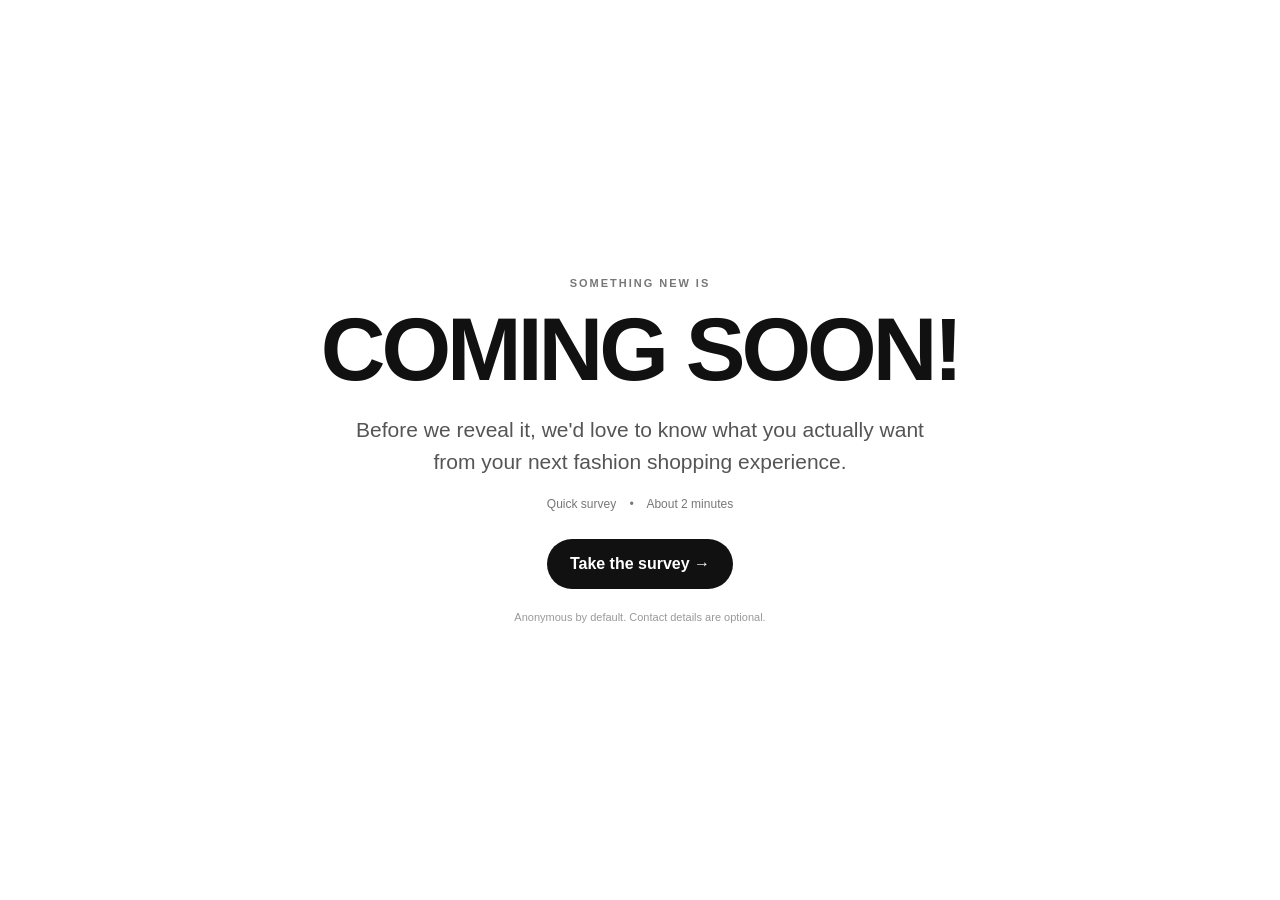
==== commit dc7fffe4: "updated generic survey" ====
--- a/index.html
+++ b/index.html
@@ -1,10 +1,10 @@
-<!doctype html><html lang="en"><head><meta charset="utf-8"><meta name="viewport" content="width=device-width,initial-scale=1"><meta name="theme-color" content="#fff"><title>HUGE COMING SOON! — Fashion Survey</title><link rel="stylesheet" href="styles.css"></head><body><main id="app">
-<section id="intro"><div class="intro-card"><p class="eyebrow">SOMETHING NEW IS COMING</p><h1>COMING<br>SOON!</h1><p class="lead">Before we reveal it, we'd love to know what you actually want from your next fashion shopping experience.</p><div class="meta">Quick survey <i>•</i> About 2 minutes</div><button id="startBtn" class="primary">Take the survey <b>→</b></button><p class="privacy">Anonymous by default. Contact details are optional.</p></div></section>
+<!doctype html><html lang="en"><head><meta charset="utf-8"><meta name="viewport" content="width=device-width,initial-scale=1"><meta name="theme-color" content="#fff"><title>COMING SOON! — Fashion Survey</title><link rel="stylesheet" href="styles.css"></head><body><main id="app">
+<section id="intro"><div class="intro-card"><p class="eyebrow">SOMETHING NEW IS</p><h1>COMING SOON!</h1><p class="lead">Before we reveal it, we'd love to know what you actually want from your next fashion shopping experience.</p><div class="meta">Quick survey <i>•</i> About 2 minutes</div><button id="startBtn" class="primary">Take the survey <b>→</b></button><p class="privacy">Anonymous by default. Contact details are optional.</p></div></section>
 <section id="survey" hidden><header class="topbar"><button id="backBtn" class="back">←</button><div class="progress-wrap"><div><span id="screenNo">1</span> / <span id="screenTotal">5</span></div><div class="track"><div id="progress"></div></div></div><div class="mark">SURVEY</div></header><div id="screens">
 <section class="survey-screen" data-step="1"><p class="eyebrow">01 · ABOUT YOU</p><h2>A little about you.</h2><p class="sub">Just the basics — this helps us understand who we're hearing from.</p>
 <div class="q"><label>Which age group are you in?</label><div class="options" data-field="ageGroup"><button data-value="under_18">Under 18</button><button data-value="18_24">18–24</button><button data-value="25_34">25–34</button><button data-value="35_44">35–44</button><button data-value="45_54">45–54</button><button data-value="55_plus">55+</button></div></div>
 <div class="q"><label>Which best describes you?</label><div class="options" data-field="occupation"><button data-value="student">Student</button><button data-value="working">Working professional</button><button data-value="business">Business / self-employed</button><button data-value="homemaker">Homemaker</button><button data-value="other">Other</button></div></div>
-<div class="q"><label>Where do you usually shop for fashion?</label><div class="options" data-field="shoppingCity"><button data-value="mangalore">Mangalore / Mangaluru</button><button data-value="bangalore">Bangalore / Bengaluru</button><button data-value="both">Both</button><button data-value="other">Another city</button></div></div>
+<div class="q"><label>Which city do you usually shop for fashion in?</label><div class="options" data-field="shoppingCity"><button data-value="mangalore">Mangalore</button><button data-value="bangalore">Bangalore</button><button data-value="other">Another city</button></div></div>
 <div class="q"><label>Who do you usually shop for?</label><span class="hint">Select all that apply.</span><div class="options multi" data-field="shopFor"><button data-value="myself">Myself</button><button data-value="partner">Partner / spouse</button><button data-value="children">Children</button><button data-value="parents">Parents</button><button data-value="whole_family">Whole family</button><button data-value="other">Others</button></div></div></section>
 <section class="survey-screen" data-step="2" hidden><p class="eyebrow">02 · HOW YOU SHOP</p><h2>How do you usually shop?</h2>
 <div class="q"><label>How often do you buy clothes?</label><div class="options" data-field="shoppingFrequency"><button data-value="monthly">Monthly or more</button><button data-value="2_3_months">Every 2–3 months</button><button data-value="3_6_year">3–6 times a year</button><button data-value="1_2_year">1–2 times a year</button><button data-value="only_needed">Only when needed</button></div></div>
--- a/styles.css
+++ b/styles.css
@@ -4,3 +4,129 @@
 #screens{width:min(860px,100%);margin:auto}.survey-screen,#thanks{padding:50px 24px 125px;background:#fff;min-height:calc(100vh - 70px)}h2{margin:0;font-family:Georgia,serif;font-size:clamp(34px,6vw,56px);line-height:1.05;letter-spacing:-.025em}.sub{margin:14px 0;color:#6f6f6f;line-height:1.55}.q{margin-top:34px}.q>label{display:block;font-size:15px;font-weight:600;margin-bottom:12px}.hint{display:block;font-size:11px;color:#999;margin:-5px 0 12px}.options,.product-grid,.price-grid{display:grid;grid-template-columns:repeat(2,minmax(0,1fr));gap:10px}.options button,.product-card,.price-grid button{border:1px solid #e7e7e7;background:#fff;border-radius:16px;padding:14px 15px;text-align:left;cursor:pointer}.options button.selected,.product-card.selected,.price-grid button.selected{background:#111;color:#fff;border-color:#111}.product-section{margin-top:30px}.product-section h3{font-size:13px;letter-spacing:.08em;text-transform:uppercase}.product-card{display:flex;gap:10px;align-items:center}.check{width:22px;height:22px;border:1px solid #ddd;border-radius:50%;display:grid;place-items:center;color:transparent}.product-card.selected .check{background:#fff;color:#111;border-color:#fff}.dynamic-card{border-top:1px solid #eee;padding:20px 0}.dynamic-title{font-weight:700;margin-bottom:11px}textarea,input{width:100%;border:1px solid #e7e7e7;border-radius:16px;padding:15px;background:#fff}textarea{min-height:110px;resize:vertical}input{min-height:50px}.optional-tag{font-size:9px;letter-spacing:.14em;color:#999;display:block;margin-bottom:7px}.empty-note{padding:18px;border:1px dashed #ddd;border-radius:16px;color:#777;margin-top:20px}
 footer{position:fixed;bottom:0;left:0;right:0;z-index:6;background:linear-gradient(transparent,#fff 25%);padding:22px max(14px,calc((100vw - 860px)/2)) 14px;display:flex;justify-content:flex-end;align-items:end;gap:12px}#error{color:#b00020;font-size:12px}.submit-loading{display:inline-flex;align-items:center;gap:9px}.submit-spinner{width:15px;height:15px;border:2px solid #777;border-top-color:#fff;border-radius:50%;animation:spin .7s linear infinite}@keyframes spin{to{transform:rotate(360deg)}}#thanks{display:grid;place-content:center;text-align:center}.thanks-icon{width:58px;height:58px;border-radius:50%;background:#111;color:#fff;display:grid;place-items:center;margin:0 auto 20px;font-size:25px}.response-id{display:inline-flex;flex-direction:column;gap:5px;border:1px solid #e7e7e7;border-radius:14px;padding:12px 18px;font-size:10px;color:#888}.response-id strong{font-size:14px;color:#111}
 @media(max-width:600px){.intro{padding:16px}.intro-card{padding:30px 8px}.topbar{grid-template-columns:40px 1fr 55px;padding:12px 14px}.survey-screen,#thanks{padding:38px 18px 125px}.options,.product-grid,.price-grid{grid-template-columns:1fr}footer{justify-content:stretch}footer .primary{width:100%}#error{position:absolute;bottom:76px;left:14px;right:14px;text-align:center}}
+
+/* Landing screen: always center within the visible viewport */
+.landing {
+  min-height: 100svh;
+  min-height: 100dvh;
+  display: flex;
+  align-items: center;
+  justify-content: center;
+  box-sizing: border-box;
+  padding-top: max(24px, env(safe-area-inset-top));
+  padding-bottom: max(24px, env(safe-area-inset-bottom));
+}
+
+.landing-inner {
+  width: min(100%, 760px);
+  margin-inline: auto;
+  box-sizing: border-box;
+}
+
+@media (max-height: 600px) {
+  .landing {
+    align-items: flex-start;
+    overflow-y: auto;
+    padding-top: max(28px, env(safe-area-inset-top));
+    padding-bottom: max(28px, env(safe-area-inset-bottom));
+  }
+}
+
+/* Starting page — centered in the visible viewport */
+#intro {
+  min-height: 100vh;
+  min-height: 100svh;
+  min-height: 100dvh;
+  display: grid;
+  place-items: center;
+  padding: max(24px, env(safe-area-inset-top))
+           max(16px, env(safe-area-inset-right))
+           max(24px, env(safe-area-inset-bottom))
+           max(16px, env(safe-area-inset-left));
+  background: #fff;
+}
+
+#intro .intro-card {
+  width: min(760px, 100%);
+  margin: 0 auto;
+}
+
+@media (max-height: 600px) {
+  #intro {
+    min-height: 100dvh;
+    place-items: start center;
+    overflow-y: auto;
+  }
+}
+
+/* Landing headline: larger, single-line */
+#intro h1 {
+  font-size: clamp(3rem, 7vw, 6.5rem);
+  line-height: 0.95;
+  white-space: nowrap;
+  letter-spacing: -0.045em;
+}
+
+@media (max-width: 600px) {
+  #intro h1 {
+    font-size: clamp(2.35rem, 13vw, 4.25rem);
+    letter-spacing: -0.04em;
+  }
+}
+
+/* Landing page — tighter vertical rhythm */
+#intro .intro-card {
+  display: flex;
+  flex-direction: column;
+  align-items: center;
+}
+
+#intro .eyebrow {
+  margin-bottom: 18px;
+}
+
+#intro h1 {
+  margin-top: 0;
+  margin-bottom: 22px;
+}
+
+#intro .lead {
+  margin-top: 0;
+  margin-bottom: 20px;
+}
+
+#intro .meta {
+  margin-top: 0;
+  margin-bottom: 28px;
+}
+
+#intro .primary {
+  margin-top: 0;
+  margin-bottom: 22px;
+}
+
+#intro .privacy {
+  margin-top: 0;
+}
+
+@media (max-width: 600px) {
+  #intro .eyebrow {
+    margin-bottom: 14px;
+  }
+
+  #intro h1 {
+    margin-bottom: 18px;
+  }
+
+  #intro .lead {
+    margin-bottom: 16px;
+  }
+
+  #intro .meta {
+    margin-bottom: 22px;
+  }
+
+  #intro .primary {
+    margin-bottom: 18px;
+  }
+}
